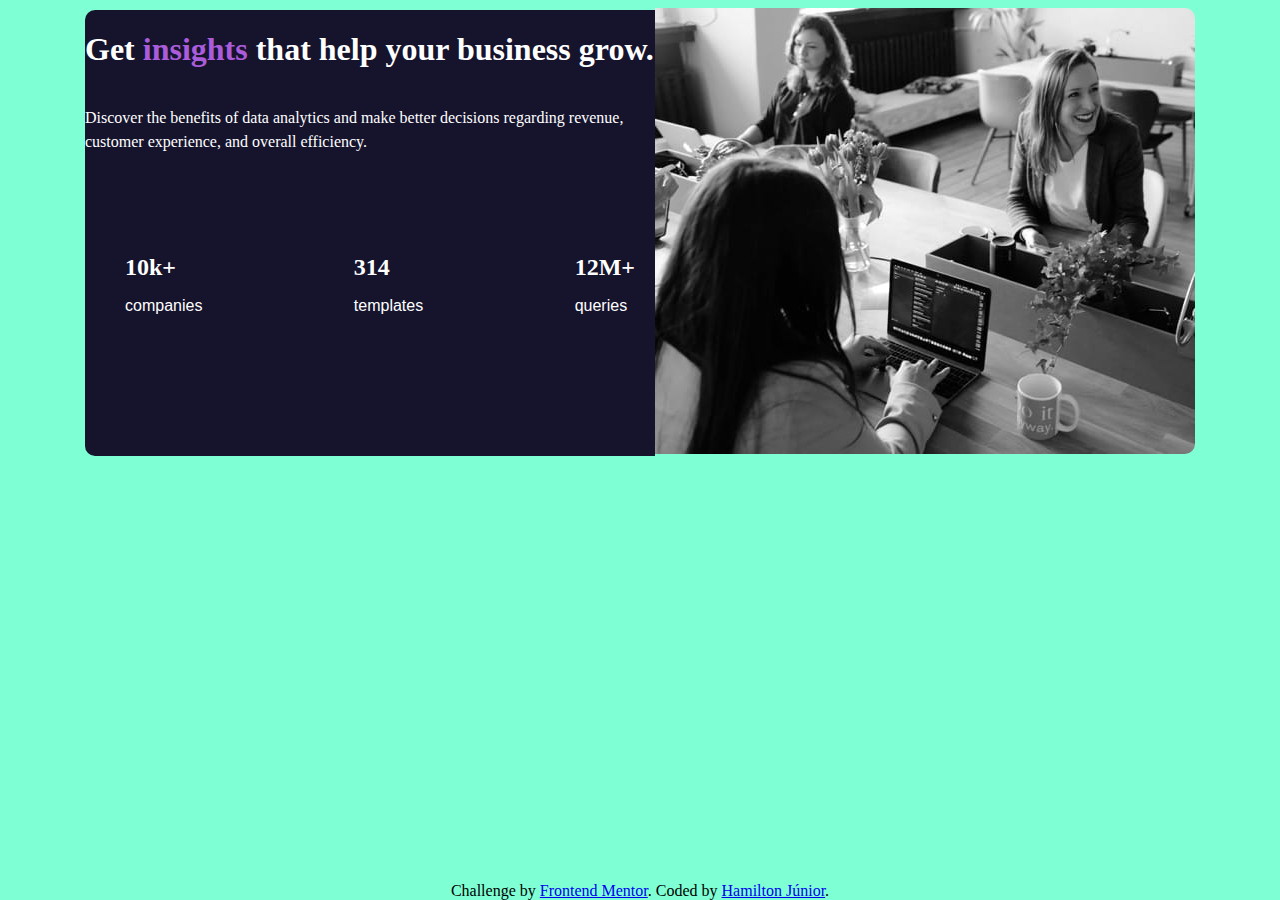
==== index.html @ 86aa350f "Commit inicial para upload de arquivos do projeto" ====
<!DOCTYPE html>
<html lang="pt-BR">

<head>
    <meta charset="UTF-8">
    <meta name="viewport" content="width=device-width, initial-scale=1.0">
    <link rel="icon" type="image/png" sizes="32x32" href="./images/favicon-32x32.png">

    <link rel="stylesheet" href="css/style.css">

    <title>Frontend Mentor | Stats preview card component</title>
</head>

<body>
    <main>
        <section>
            <h1>Get <span>insights</span> that help your business grow.</h1>
            <div class="container">
                <p class="texto">
                    Discover the benefits of data analytics and make better decisions
                    regarding revenue, customer experience, and overall efficiency.
                </p>
                <ul>
                    <li>
                        <h2>10k+</h2>
                        <p>companies</p>
                    </li>
                    <li>
                        <h2>314</h2>
                        <p>templates</p>
                    </li>
                    <li>
                        <h2>12M+</h2>
                        <p>queries</p>
                    </li>
                </ul>
            </div>
        </section>
        <div class="imagem">
            <img src="images/image-header-desktop.jpg" alt="imagem escritório">
        </div>
    </main>
    <footer class="attribution">
        Challenge by <a href="https://www.frontendmentor.io?ref=challenge" target="_blank">Frontend Mentor</a>.
        Coded by <a href="#">Hamilton Júnior</a>.
    </footer>
</body>

</html>

<!-- <div class="container">
                <div class="left-card">
                    <h1>Get <span>insights</span> that help your business grow.</h1>
                    <p class="texto">
                        Discover the benefits of data analytics and make better decisions regarding revenue, customer
                        experience, and overall efficiency.
                    </p>
                    <div class="dados">
                        <div class="item">
                            <h2 class="dados-cima">10k+</h2>
                            <p class="dados-baixo">companies</p>
                        </div>
                        <div class="item">
                            <h2 class="dados-cima">314</h2> <p class="dados-baixo">templates</p>
                        </div>
                        <div class="item">
                            <h2 class="dados-cima">12m+</h2>
                            <p class="dados-baixo">queries</p>
                        </div>
                    </div>
                </div>
                <div class="right-card">
                    <img src="images/image-header-desktop.jpg" alt="mulheres no escritório">
                </div>
            </div> -->
---- css/style.css ----
body {
    background-color: aquamarine;
    display: flex;
    justify-content: center;
}

main {
    display: flex;
}

section {
    height: 446px;
    margin: auto;
    display: flex;
    flex-direction: column;
    background-color: rgb(22, 20, 45);
    border-radius: 10px 0px 0px 10px;
    width: 570px;
    color: white;
}

span {
    color: #AA5CDB;
}

section .container {
    margin-right: 20px;
}

section .texto {
    color: #FFFFFF;
    line-height: 1.5em;
    margin-bottom: 5em;
}

section ul {
    list-style: none;
    display: flex;
    justify-content: space-between;
}

section ul h2 {
    color: #FFFFFF;
    margin-bottom: 3px;
}

section ul p {
    font-family: "Lexend Deca", sans-serif;
    color: #FFFFFF;
}

.imagem img {
    min-height: 10em;
    width: 540px;
    min-width: 200px;
    background: url(images/image-header-desktop.jpg);
    background-repeat: no-repeat;
    background-size: cover;
    border-radius: 0 10px 10px 0;
    overflow: hidden;
}


.overlay {
    background: hsl(277deg, 100%, 50%, 0.42);
}

.attribution {
    position: absolute;
    bottom: 0;
}
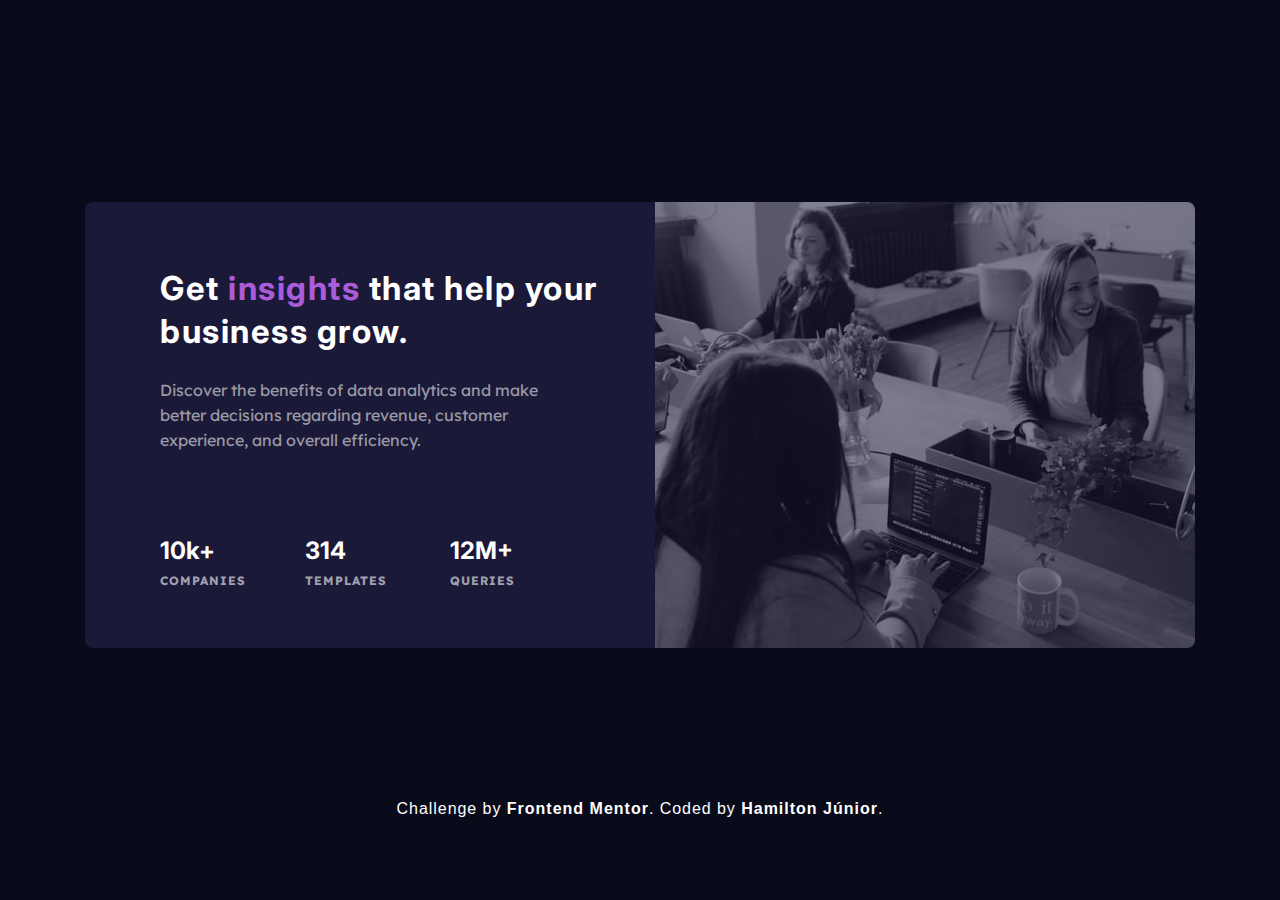
==== commit 306a865f: "Removido arquivo de HTML e CSS de testes; Adicionado arquivo de reset, responsividade (Em desenvolvi" ====
--- a/index.html
+++ b/index.html
@@ -5,71 +5,46 @@
     <meta charset="UTF-8">
     <meta name="viewport" content="width=device-width, initial-scale=1.0">
     <link rel="icon" type="image/png" sizes="32x32" href="./images/favicon-32x32.png">
-
+    <link rel="stylesheet" href="css/reset.css">
     <link rel="stylesheet" href="css/style.css">
+    <link rel="stylesheet" href="css/responsive.css">
 
     <title>Frontend Mentor | Stats preview card component</title>
 </head>
 
 <body>
     <main>
-        <section>
-            <h1>Get <span>insights</span> that help your business grow.</h1>
-            <div class="container">
+        <div class="container">
+            <div class="left-card">
+                <h1>Get <span>insights</span> that help your business grow.</h1>
                 <p class="texto">
-                    Discover the benefits of data analytics and make better decisions
-                    regarding revenue, customer experience, and overall efficiency.
+                    Discover the benefits of data analytics and make better decisions regarding revenue, customer
+                    experience, and overall efficiency.
                 </p>
-                <ul>
-                    <li>
-                        <h2>10k+</h2>
-                        <p>companies</p>
-                    </li>
-                    <li>
-                        <h2>314</h2>
-                        <p>templates</p>
-                    </li>
-                    <li>
-                        <h2>12M+</h2>
-                        <p>queries</p>
-                    </li>
-                </ul>
+                <div class="dados">
+                    <div class="bloco">
+                        <h2 class="dados-cima">10k+</h2>
+                        <p class="dados-baixo">companies</p>
+                    </div>
+                    <div class="bloco">
+                        <h2 class="dados-cima">314</h2>
+                        <p class="dados-baixo">templates</p>
+                    </div>
+                    <div class="bloco">
+                        <h2 class="dados-cima">12M+</h2>
+                        <p class="dados-baixo">queries</p>
+                    </div>
+                </div>
             </div>
-        </section>
-        <div class="imagem">
-            <img src="images/image-header-desktop.jpg" alt="imagem escritório">
+            <div class="right-card">
+                <img src="images/image-header-desktop.jpg" alt="mulheres no escritório">
+            </div>
         </div>
     </main>
     <footer class="attribution">
-        Challenge by <a href="https://www.frontendmentor.io?ref=challenge" target="_blank">Frontend Mentor</a>.
-        Coded by <a href="#">Hamilton Júnior</a>.
+        <p>Challenge by <a href="https://www.frontendmentor.io?ref=challenge" target="_blank"><b>Frontend Mentor</b></a>.
+        Coded by <a href="https://github.com/hjunior17"><b>Hamilton Júnior</b></a>.</p>
     </footer>
 </body>
 
-</html>
-
-<!-- <div class="container">
-                <div class="left-card">
-                    <h1>Get <span>insights</span> that help your business grow.</h1>
-                    <p class="texto">
-                        Discover the benefits of data analytics and make better decisions regarding revenue, customer
-                        experience, and overall efficiency.
-                    </p>
-                    <div class="dados">
-                        <div class="item">
-                            <h2 class="dados-cima">10k+</h2>
-                            <p class="dados-baixo">companies</p>
-                        </div>
-                        <div class="item">
-                            <h2 class="dados-cima">314</h2> <p class="dados-baixo">templates</p>
-                        </div>
-                        <div class="item">
-                            <h2 class="dados-cima">12m+</h2>
-                            <p class="dados-baixo">queries</p>
-                        </div>
-                    </div>
-                </div>
-                <div class="right-card">
-                    <img src="images/image-header-desktop.jpg" alt="mulheres no escritório">
-                </div>
-            </div> -->+</html>--- a/css/style.css
+++ b/css/style.css
@@ -1,71 +1,103 @@
+@import url(https://fonts.googleapis.com/css2?family=Inter:wght@400;700&family=Lexend+Deca);
+
 body {
-    background-color: aquamarine;
-    display: flex;
-    justify-content: center;
+    background-color: hsl(233, 47%, 7%);
+    color: #FFFFFF;
+    min-height: 40px;
+    min-width: 60px;
 }
 
 main {
     display: flex;
+    margin: auto;
+    height: 850px;
+    min-height: 40px;
+    min-width: 1280px;
 }
 
-section {
+.container {
+    width: 1110px;
     height: 446px;
+    background-color: hsl(244, 38%, 16%);
     margin: auto;
+    border-radius: 8px;
     display: flex;
-    flex-direction: column;
-    background-color: rgb(22, 20, 45);
-    border-radius: 10px 0px 0px 10px;
-    width: 570px;
-    color: white;
 }
 
-span {
-    color: #AA5CDB;
+.container h1 {
+    font-family: "Inter", sans-serif;
+    font-size: 33px;
+    font-weight: 700;
+    line-height: 43px;
+    letter-spacing: 1.5px;
+    margin-top: -5px;
+    margin-bottom: 25px;
 }
 
-section .container {
-    margin-right: 20px;
+.container .left-card span {
+    color: hsl(277, 64%, 61%)
 }
 
-section .texto {
-    color: #FFFFFF;
-    line-height: 1.5em;
-    margin-bottom: 5em;
+.container .left-card {
+    padding: 70px 0 64px 75px;
 }
 
-section ul {
-    list-style: none;
-    display: flex;
-    justify-content: space-between;
+.container .left-card .texto {
+    color: hsla(0, 0%, 100%, 0.75);
+    font-family: "Lexend Deca", sans-serif;
+    line-height: 25px;
+    opacity: .75;
+    width: 385px;
+    font-weight: 400;
 }
 
-section ul h2 {
-    color: #FFFFFF;
-    margin-bottom: 3px;
+.container .left-card .dados {
+    color: hsl(0, 0%, 100%);
+    display: flex;
+    margin: 75px auto 65px;
 }
 
-section ul p {
-    font-family: "Lexend Deca", sans-serif;
-    color: #FFFFFF;
+.container .left-card .dados .dados-cima {
+    font-family: "Inter", sans-serif;
+    font-weight: 700;
+    margin-top: 8px;
 }
 
-.imagem img {
-    min-height: 10em;
-    width: 540px;
-    min-width: 200px;
-    background: url(images/image-header-desktop.jpg);
+.container .left-card .dados .dados-baixo {
+    color: hsla(0, 0%, 100%, 0.6);
+    font-family: "Lexend Deca", sans-serif;
+    font-weight: 700;
+    text-transform: uppercase;
+    letter-spacing: 0.95px;
+    font-size: 12px;
+    margin-top: 8px;
+    width: 145px;
+}
+
+.container .right-card {
+    margin-left: 30px;
+}
+
+.container .right-card img {
+    background-position: center;
     background-repeat: no-repeat;
     background-size: cover;
-    border-radius: 0 10px 10px 0;
-    overflow: hidden;
-}
-
-
-.overlay {
-    background: hsl(277deg, 100%, 50%, 0.42);
+    border-radius: 0 8px 8px 0;
+    opacity: .45;
 }
 
 .attribution {
-    position: absolute;
-    bottom: 0;
+    /* position: absolute; */
+    font-family: Arial, sans-serif;
+    margin-top: -50px;
+    width: 100%;
+    display: flex;
+    justify-content: center;
+    letter-spacing: 0.95px;
+}
+
+.attribution a:link, a:visited {
+    color: #FFFFFF;
+    text-decoration: none;
+    letter-spacing: 1px;
 }--- a/css/responsive.css
+++ b/css/responsive.css
@@ -0,0 +1,66 @@
+@media (max-width: 348.98px /* By Frontend Mentor */) {
+    body {
+        min-width: 100%;
+    }
+
+    main {
+        margin: 85px auto;
+        min-height: 750px;
+    }
+
+    .container {
+        height: 750px;
+        width: 325px;
+        display: block;
+        position: relative;
+    }
+
+    .container .left-card {
+        padding: 0;
+        width: 325px;
+        margin: 25px auto auto 25px;
+        position: relative;
+        text-align: center;
+    }
+
+    .container h1 {
+        font-size: 25px;
+        font-weight: 700;
+        letter-spacing: 1.5px;
+        line-height: 32px;
+        margin: 10px auto 10px -1px;
+    }
+
+    .container .left-card .texto {
+        font-family: "Inter", sans-serif;
+        font-size: 12px;
+        width: 270px;
+    }
+
+    .container .left-card .dados {
+        flex-direction: column;
+        margin: 40px auto auto -8px;
+    }
+
+    .container .left-card .dados .dados-cima {
+        margin: 0 0 0 3px;
+    }
+
+    .container .left-card .dados .dados-baixo {
+        font-family: "Inter", sans-serif;
+        letter-spacing: 0.5px;
+        margin: 10px 0 45px 1px;
+    }
+
+    .container img {
+        border-radius: 5px 5px 0 0;
+        height: 240px;
+        width: 325px;
+        margin: 0;
+    }
+
+    .attribution {
+        display: none;
+        /* Temporário */
+    }
+}